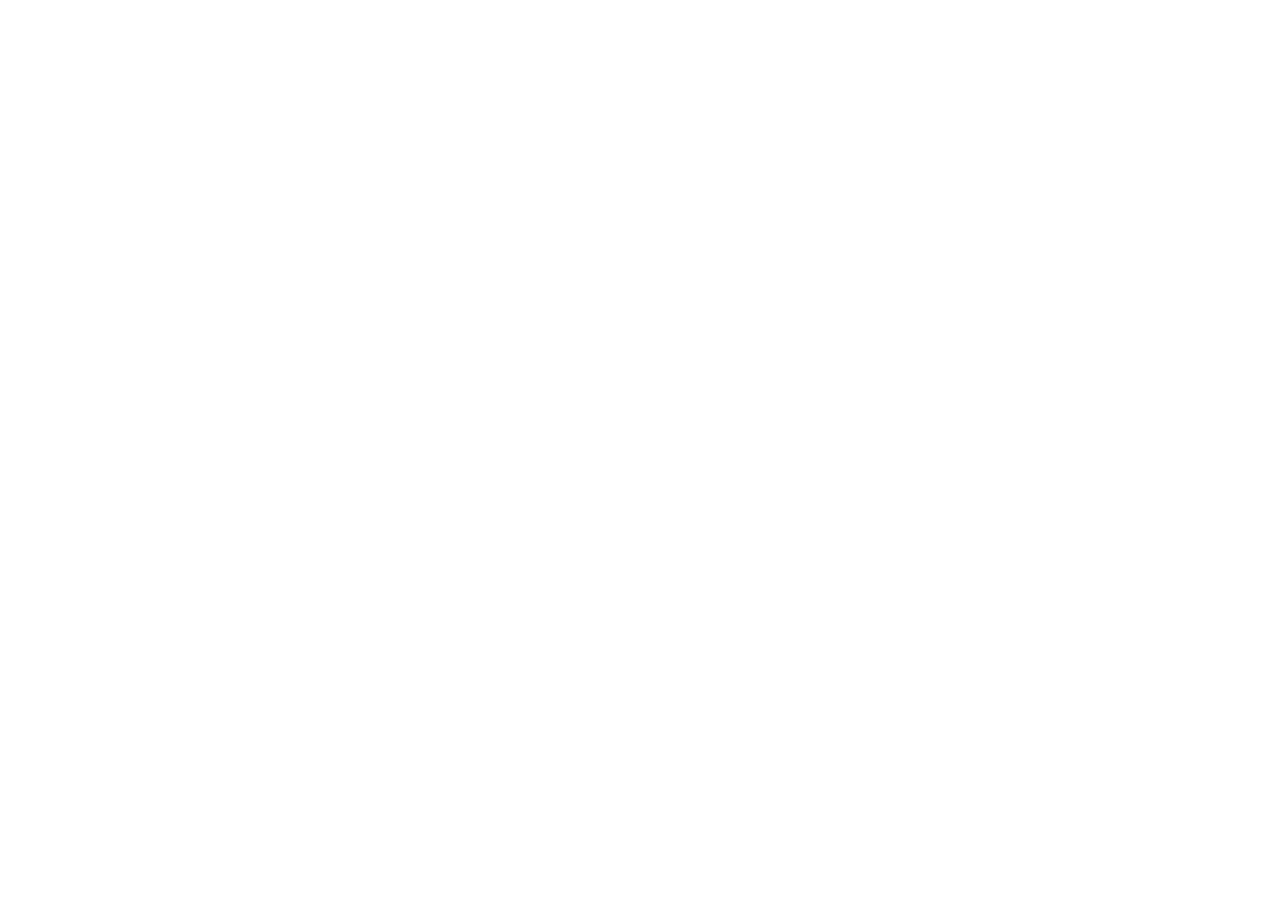
==== Project/html/index.html @ bb2c45d0 "Add files via upload" ====
<!DOCTYPE html>
<html lang="en">
<head>
    <meta charset="UTF-8">
    <meta name="viewport" content="width=device-width, initial-scale=1.0">
    <title>Trang chủ</title>
    <link rel="stylesheet" href="index.css">
</head>
<body>
    
</body>
</html>
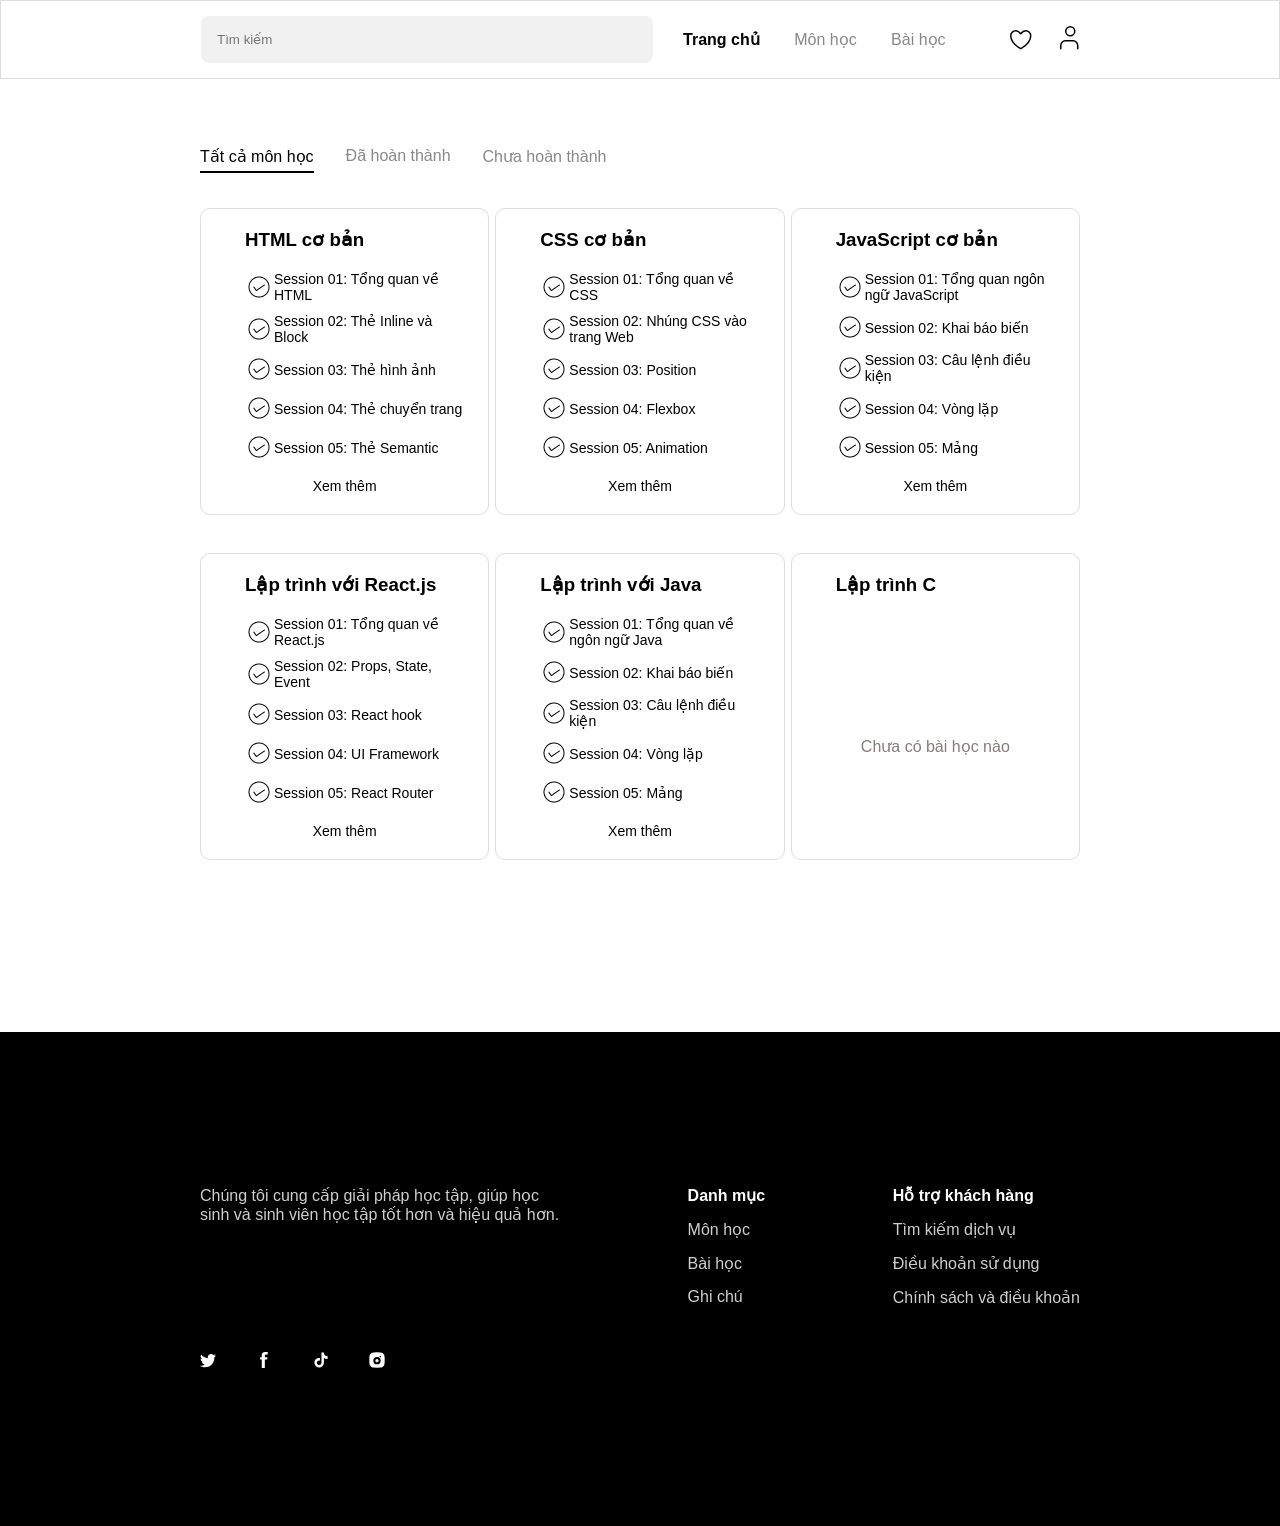
==== commit e82e3fe4: "Add files via upload" ====
--- a/Project/html/index.html
+++ b/Project/html/index.html
@@ -4,9 +4,159 @@
     <meta charset="UTF-8">
     <meta name="viewport" content="width=device-width, initial-scale=1.0">
     <title>Trang chủ</title>
-    <link rel="stylesheet" href="index.css">
+    <link rel="stylesheet" href="../css/index.css">
 </head>
 <body>
-    
+    <!-- HEADER -->
+    <header class="header">
+        <div class="logo"></div>
+
+        <input type="text" placeholder="Tìm kiếm" class="search">
+
+        <nav class="nav">
+            <a class="active">Trang chủ</a>
+            <a href="../html/subject-manager.html">Môn học</a>
+            <a href="../html/session-manager.html">Bài học</a>
+        </nav>
+
+        <div class="icons">
+            <span><svg xmlns="http://www.w3.org/2000/svg" width="22" height="20" viewBox="0 0 22 20" fill="none">
+            <path d="M5.75 0.75C2.989 0.75 0.75 2.966 0.75 5.7C0.75 7.907 1.625 13.145 10.238 18.44C10.3923 18.5339 10.5694 18.5835 10.75 18.5835C10.9306 18.5835 11.1077 18.5339 11.262 18.44C19.875 13.145 20.75 7.907 20.75 5.7C20.75 2.966 18.511 0.75 15.75 0.75C12.989 0.75 10.75 3.75 10.75 3.75C10.75 3.75 8.511 0.75 5.75 0.75Z" stroke="black" stroke-width="1.5" stroke-linecap="round" stroke-linejoin="round"/>
+            </svg></span>
+            <span><svg xmlns="http://www.w3.org/2000/svg" width="19" height="24" viewBox="0 0 19 24" fill="none">
+            <path d="M17.75 22.75V20.0833C17.75 18.6688 17.2724 17.3123 16.4222 16.3121C15.5721 15.3119 14.419 14.75 13.2167 14.75H5.28333C4.08102 14.75 2.92795 15.3119 2.07778 16.3121C1.22762 17.3123 0.75 18.6688 0.75 20.0833V22.75M14.75 5.25C14.75 7.73528 12.7353 9.75 10.25 9.75C7.76472 9.75 5.75 7.73528 5.75 5.25C5.75 2.76472 7.76472 0.75 10.25 0.75C12.7353 0.75 14.75 2.76472 14.75 5.25Z" stroke="black" stroke-width="1.5" stroke-linecap="round" stroke-linejoin="round"/>
+            </svg></span>
+        </div>
+    </header>
+
+    <div class="main">
+    <!-- FILTER -->
+    <div class="filter">
+        <span class="active">Tất cả môn học</span>
+        <span>Đã hoàn thành</span>
+        <span>Chưa hoàn thành</span>
+    </div>
+
+    <!-- COURSE LIST -->
+    <section class="courses">
+
+        <!-- CARD -->
+        <div class="card">
+            <h3>HTML cơ bản</h3>
+            <ul>
+                <li><img src="../assets/20260401-132922.png">Session 01: Tổng quan về HTML</li>
+                <li><img src="../assets/20260401-132922.png">Session 02: Thẻ Inline và Block</li>
+                <li><img src="../assets/20260401-132922.png">Session 03: Thẻ hình ảnh</li>
+                <li><img src="../assets/20260401-132922.png">Session 04: Thẻ chuyển trang</li>
+                <li><img src="../assets/20260401-132922.png">Session 05: Thẻ Semantic</li>
+            </ul>
+            <p class="more">Xem thêm</p>
+        </div>
+
+        <div class="card">
+            <h3>CSS cơ bản</h3>
+            <ul>
+                <li><img src="../assets/20260401-132922.png">Session 01: Tổng quan về CSS</li>
+                <li><img src="../assets/20260401-132922.png">Session 02: Nhúng CSS vào trang Web</li>
+                <li><img src="../assets/20260401-132922.png">Session 03: Position</li>
+                <li><img src="../assets/20260401-132922.png">Session 04: Flexbox</li>
+                <li><img src="../assets/20260401-132922.png">Session 05: Animation</li>
+            </ul>
+            <p class="more">Xem thêm</p>
+        </div>
+
+        <div class="card">
+            <h3>JavaScript cơ bản</h3>
+            <ul>
+                <li><img src="../assets/20260401-132922.png">Session 01: Tổng quan ngôn ngữ JavaScript</li>
+                <li><img src="../assets/20260401-132922.png">Session 02: Khai báo biến</li>
+                <li><img src="../assets/20260401-132922.png">Session 03: Câu lệnh điều kiện</li>
+                <li><img src="../assets/20260401-132922.png">Session 04: Vòng lặp</li>
+                <li><img src="../assets/20260401-132922.png">Session 05: Mảng</li>
+            </ul>
+            <p class="more">Xem thêm</p>
+        </div>
+
+        <div class="card">
+            <h3>Lập trình với React.js</h3>
+            <ul>
+                <li><img src="../assets/20260401-132922.png">Session 01: Tổng quan về React.js</li>
+                <li><img src="../assets/20260401-132922.png">Session 02: Props, State, Event</li>
+                <li><img src="../assets/20260401-132922.png">Session 03: React hook</li>
+                <li><img src="../assets/20260401-132922.png">Session 04: UI Framework</li>
+                <li><img src="../assets/20260401-132922.png">Session 05: React Router</li>
+            </ul>
+            <p class="more">Xem thêm</p>
+        </div>
+
+        <div class="card">
+            <h3>Lập trình với Java</h3>
+            <ul>
+                <li><img src="../assets/20260401-132922.png">Session 01: Tổng quan về ngôn ngữ Java</li>
+                <li><img src="../assets/20260401-132922.png">Session 02: Khai báo biến</li>
+                <li><img src="../assets/20260401-132922.png">Session 03: Câu lệnh điều kiện</li>
+                <li><img src="../assets/20260401-132922.png">Session 04: Vòng lặp</li>
+                <li><img src="../assets/20260401-132922.png">Session 05: Mảng</li>
+            </ul>
+            <p class="more">Xem thêm</p>
+        </div>
+
+        <div class="card empty">
+            <h3>Lập trình C</h3>
+            <p class="empty-text">Chưa có bài học nào</p>
+        </div>
+
+    </section>
+
+    </div>
+
+    <!-- FOOTER -->
+    <footer class="footer">
+        <div class="footer-left">
+            <p>
+                Chúng tôi cung cấp giải pháp học tập, giúp học sinh và
+                sinh viên học tập tốt hơn và hiệu quả hơn.
+            </p>
+
+            <div class="social">
+                <span><svg xmlns="http://www.w3.org/2000/svg" width="16" height="14" viewBox="0 0 16 14" fill="none">
+                <path fill-rule="evenodd" clip-rule="evenodd" d="M16 1.57843C15.4121 1.84616 14.7791 2.02721 14.1152 2.1081C14.7932 1.69207 15.3135 1.03238 15.5586 0.246541C14.9238 0.631759 14.2222 0.912001 13.4728 1.06224C12.8755 0.408329 12.0218 0 11.0771 0C9.26548 0 7.79574 1.50716 7.79574 3.36583C7.79574 3.62971 7.82391 3.88588 7.88026 4.13242C5.15208 3.99182 2.73381 2.65318 1.11381 0.614421C0.831132 1.11328 0.669596 1.69207 0.669596 2.30842C0.669596 3.47562 1.24905 4.50608 2.12995 5.10991C1.59277 5.09354 1.08563 4.94041 0.642365 4.69002V4.73143C0.642365 6.36282 1.77402 7.7236 3.27663 8.03178C3.00147 8.11075 2.71128 8.15023 2.41169 8.15023C2.20039 8.15023 1.99378 8.13001 1.79374 8.09052C2.21166 9.42723 3.42313 10.4009 4.86001 10.4269C3.7368 11.3302 2.32059 11.8685 0.783234 11.8685C0.518398 11.8685 0.256383 11.8531 0 11.8223C1.45284 12.7757 3.17896 13.3333 5.03187 13.3333C11.0705 13.3333 14.3715 8.20513 14.3715 3.75683C14.3715 3.61045 14.3687 3.46407 14.3631 3.32057C15.0045 2.84579 15.5614 2.25352 16 1.57843Z" fill="white"/>
+                </svg></span>
+                <span><svg xmlns="http://www.w3.org/2000/svg" width="16" height="16" viewBox="0 0 16 16" fill="none">
+                <path d="M8.84757 3.81794C8.84757 3.98169 8.84757 4.51541 8.84757 5.27366H11.4546L11.1719 7.59763H8.84757C8.84757 11.1816 8.84757 15.9843 8.84757 15.9843H5.76238C5.76238 15.9843 5.76238 11.2452 5.76238 7.59763H4.15479V5.27366H5.76238C5.76238 4.35204 5.76238 3.69669 5.76238 3.51422C5.76238 2.64485 5.69688 2.23235 6.06629 1.55866C6.43588 0.885005 7.47838 -0.00543266 9.28147 0.0160048C11.085 0.0382236 11.8452 0.211724 11.8452 0.211724L11.4546 2.6885C11.4546 2.6885 10.3029 2.38441 9.73763 2.49279C9.1731 2.60119 8.84757 2.94894 8.84757 3.81794Z" fill="white"/>
+                </svg></span>
+                <span><svg xmlns="http://www.w3.org/2000/svg" width="16" height="16" viewBox="0 0 16 16" fill="none">
+                <path d="M11.8839 3.358C11.2245 2.59144 10.8791 1.60104 10.9066 0.592723L8.44275 0.533203C8.44275 0.533203 8.44275 0.638323 8.44275 0.780083V10.6602C8.47715 13.786 3.53859 13.7102 3.92931 10.2551C4.16819 8.88136 5.64435 8.03592 6.95603 8.51384V5.99992C4.10035 5.50264 1.39411 7.7756 1.42259 10.6713C1.67219 16.9513 10.6795 16.9521 10.9295 10.6713C10.8666 10.4465 10.9018 6.26152 10.8928 5.90856C12.0131 6.60568 13.3167 6.95416 14.6368 6.90952V4.3132C13.4163 4.3132 12.485 3.98872 11.8839 3.358Z" fill="white"/>
+                </svg></span>
+                <span><svg xmlns="http://www.w3.org/2000/svg" width="16" height="16" viewBox="0 0 16 16" fill="none">
+                <g clip-path="url(#clip0_1536_613)">
+                <path d="M8.00016 14.6666C6.57067 14.6666 5.54198 14.6659 4.73996 14.5882C3.94713 14.5113 3.43996 14.3636 3.03521 14.1093C2.57261 13.8186 2.18144 13.4275 1.89077 12.9649C1.63653 12.5602 1.48875 12.053 1.41198 11.2602C1.3342 10.4582 1.3335 9.42947 1.3335 7.99998C1.3335 6.57048 1.3342 5.5418 1.41198 4.73978C1.48875 3.94695 1.63653 3.43978 1.89077 3.03503C2.18143 2.57242 2.5726 2.18125 3.03521 1.89059C3.43996 1.63634 3.94713 1.48857 4.73996 1.4118C5.54188 1.33402 6.57057 1.33331 8.00016 1.33331C9.42966 1.33331 10.4583 1.33402 11.2604 1.4118C12.0532 1.48857 12.5604 1.63634 12.9651 1.89059C13.4277 2.18126 13.8188 2.57243 14.1095 3.03503C14.3638 3.43978 14.5115 3.94695 14.5883 4.73978C14.6661 5.5418 14.6668 6.57048 14.6668 7.99998C14.6668 9.42947 14.6661 10.4582 14.5883 11.2602C14.5115 12.053 14.3638 12.5602 14.1095 12.9649C13.8188 13.4275 13.4277 13.8186 12.9651 14.1093C12.5604 14.3636 12.0532 14.5113 11.2604 14.5882C10.4583 14.6659 9.42966 14.6666 8.00016 14.6666Z" fill="white" stroke="white" stroke-width="2"/>
+                <path d="M8.00016 11.3333C9.47292 11.3333 10.6668 10.1394 10.6668 8.66667C10.6668 7.19391 9.47292 6 8.00016 6C6.5274 6 5.3335 7.19391 5.3335 8.66667C5.3335 10.1394 6.5274 11.3333 8.00016 11.3333Z" fill="white" stroke="black" stroke-width="2"/>
+                <path d="M11.25 5.5C11.6642 5.5 12 5.16421 12 4.75C12 4.33579 11.6642 4 11.25 4C10.8358 4 10.5 4.33579 10.5 4.75C10.5 5.16421 10.8358 5.5 11.25 5.5Z" fill="black"/>
+                </g>
+                <defs>
+                <clipPath id="clip0_1536_613">
+                <rect width="16" height="16" fill="white"/>
+                </clipPath>
+                </defs>
+                </svg></span>
+            </div>
+        </div>
+
+        <div class="footer-col">
+            <h4>Danh mục</h4>
+            <a href="../html/subject-manager.html">Môn học</a>
+            <a href="../html/session-manager.html">Bài học</a>
+            <a href="#">Ghi chú</a>
+        </div>
+
+        <div class="footer-right">
+            <div class="footer-col">
+            <h4>Hỗ trợ khách hàng</h4>
+            <p>Tìm kiếm dịch vụ</p>
+            <p>Điều khoản sử dụng</p>
+            <p>Chính sách và điều khoản</p>
+        </div>
+</footer>
 </body>
 </html>
--- a/Project/css/index.css
+++ b/Project/css/index.css
@@ -0,0 +1,182 @@
+* {
+    margin: 0;
+    padding: 0;
+    box-sizing: border-box;
+    font-family: Arial, sans-serif;
+}
+
+body {
+    background: white;
+}
+
+.main {
+    margin-left: 160px;
+    margin-right: 160px;
+}
+
+/* HEADER */
+.header {
+    display: flex;
+    align-items: center;
+    padding: 15px 40px;
+    background: #fff;
+    border: 1px solid #ddd;
+    gap: 20px;
+    margin-bottom: 48px;
+}
+
+.search {
+    flex: 1;
+    padding: 16px 16px;
+    border-radius: 8px;
+    border: none;
+    background: #f1f1f1;
+    margin-left: 140px;
+}
+
+.nav a {
+    margin: 0 10px;
+    color: #888;
+    cursor: pointer;
+    text-decoration: none;
+    font-size: 16px;
+    margin-right: 20px;
+}
+
+.nav .active {
+    color: #000;
+    font-weight: bold;
+    font-size: 16px;
+    margin-right: 20px;
+}
+
+.icons {
+    margin-right: 160px;
+}
+
+.icons span {
+    margin-left: 24px;
+    cursor: pointer;
+}
+
+/* FILTER */
+.filter {
+    padding: 20px 40px;
+    display: flex;
+    gap: 32px;
+    margin-bottom: 15px;
+}
+
+.filter span {
+    color: #888;
+    cursor: pointer;
+}
+
+.filter .active {
+    color: #000;
+    border-bottom: 2px solid black;
+    padding-bottom: 5px;
+}
+
+/* COURSE GRID */
+.courses {
+    display: grid;
+    grid-template-columns: repeat(3, 1fr);
+    gap: 6px;
+    padding: 0 40px 40px;
+}
+
+/* CARD */
+.card {
+    background: #fff;
+    padding: 20px;
+    border-radius: 10px;
+    border: 1px solid #ddd;
+    margin-bottom: 32px;
+}
+
+.card h3 {
+    margin-bottom: 20px;
+    margin-left: 24px;
+}
+
+.card ul {
+    list-style: none;
+}
+
+.card ul li {
+    margin-bottom: 10px;
+    font-size: 14px;
+    padding-left: 24px;
+    display: flex;
+    align-items: center;
+}
+
+.more {
+    margin-top: 16px;
+    font-size: 14px;
+    color: black;
+    text-align: center;
+}
+
+/* empty card */
+.empty {
+    display: flex;
+    flex-direction: column;
+}
+
+.empty-text {
+    color: #867C7C;
+    text-align: center;
+    margin-top: 121px;
+
+}
+
+/* FOOTER */
+.footer {
+    background: #000;
+    color: #fff;
+    display: flex;
+    justify-content: space-between;
+    padding: 50px 40px;
+    margin-top: 100px;
+}
+
+.footer-left {
+    width: 30%;
+    color: #CFCFCF;
+    margin-left: 160px;
+    margin-top: 104px;
+    margin-bottom: 104px;
+}
+
+.footer-right {
+    margin-right: 160px;
+    
+}
+
+.social span {
+    margin-right: 36px;
+    cursor: pointer;
+}
+
+.footer-col h4 {
+    margin-bottom: 15px;
+    margin-top: 104px;
+}
+
+.footer-col p {
+    margin-bottom: 15px;
+    color: #CFCFCF;
+}
+
+.footer-col a {
+    text-decoration: none;
+    color: #CFCFCF;
+    display: flex;
+    margin-bottom: 15px;
+}
+
+.social {
+    margin-top: 128px;
+}
